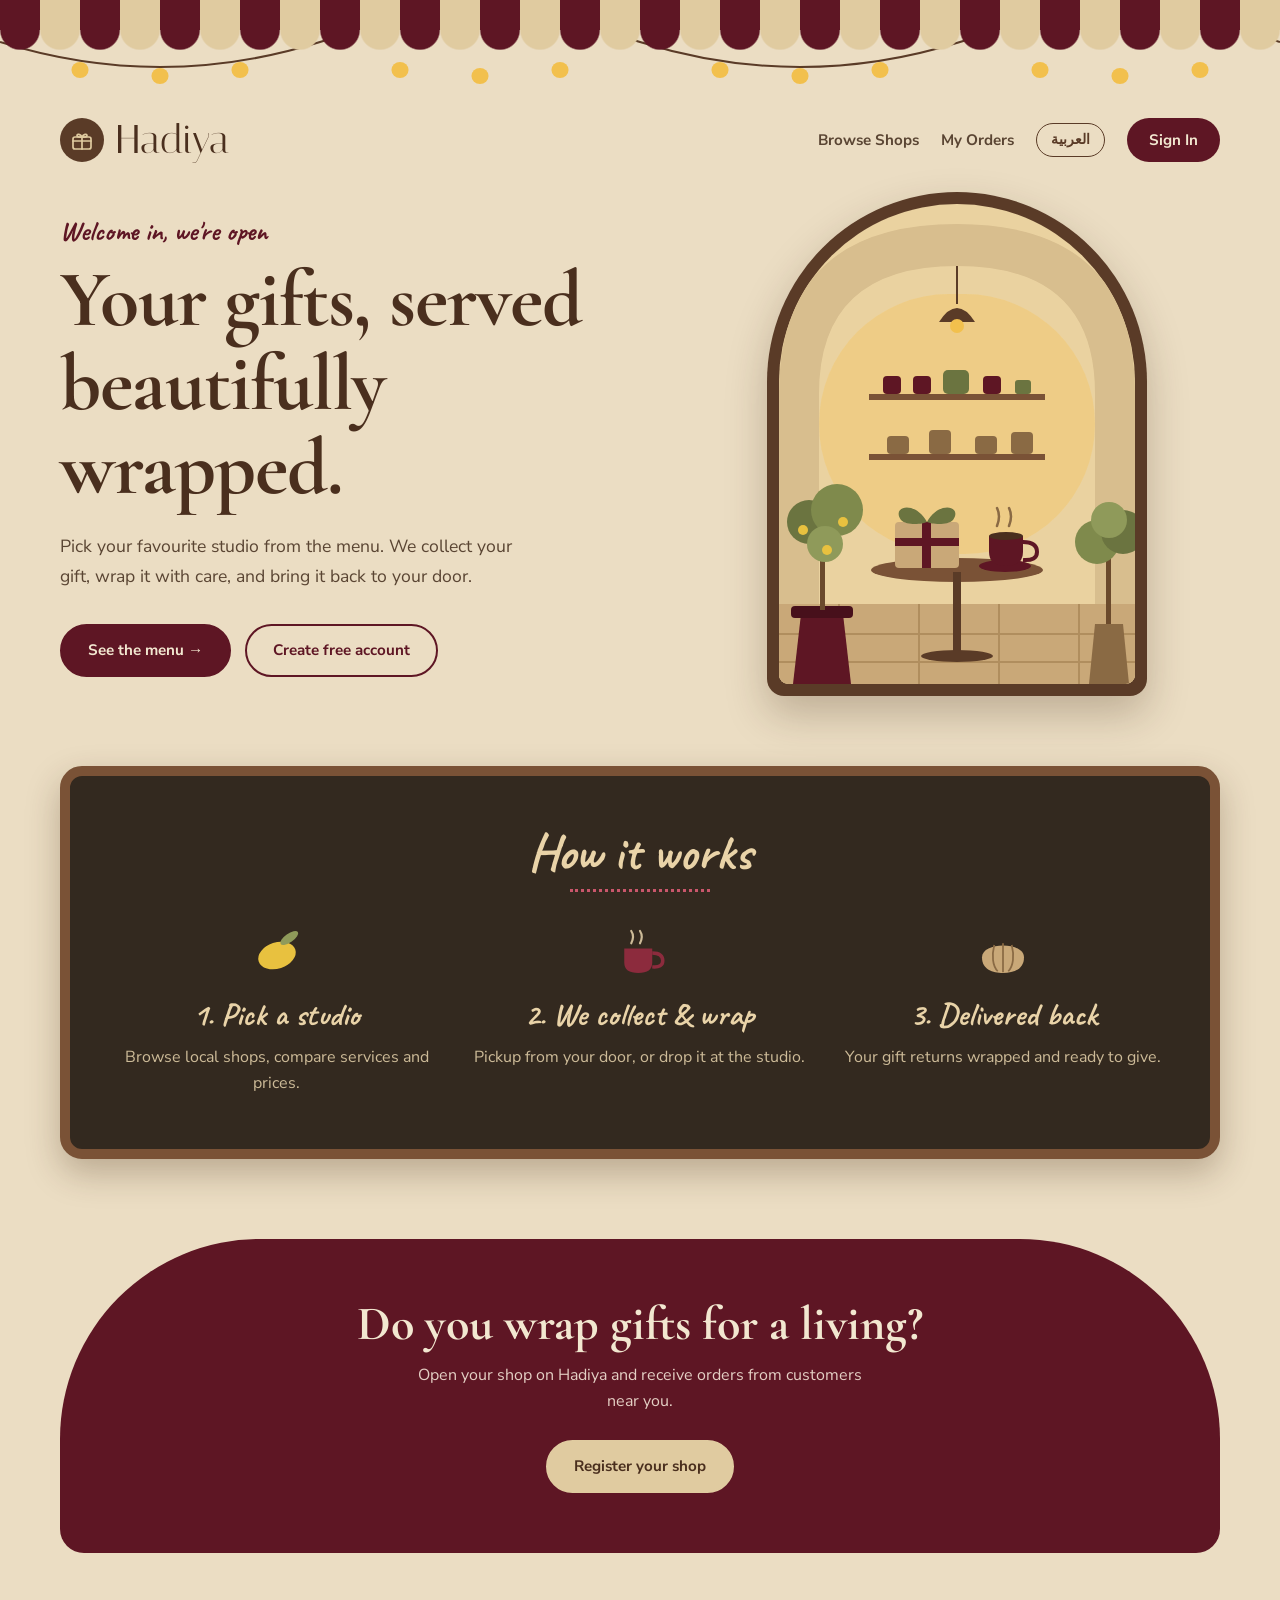
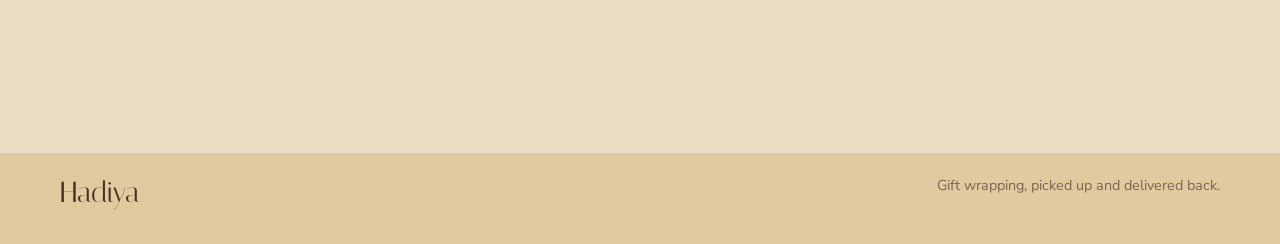
==== index.html @ afce38bd "Arabic language and RTL on all pages, shop logo and photos" ====
<!DOCTYPE html>
<html lang="en" dir="ltr" data-own-lang>
<head>
    <meta charset="UTF-8">
    <meta name="viewport" content="width=device-width, initial-scale=1.0">
    <meta name="theme-color" content="#5E1624">
    <title>Hadiya | Gift Wrapping Marketplace</title>
    <link rel="manifest" href="manifest.json">
    <link rel="icon" href="icon-192.png">
    <link rel="apple-touch-icon" href="icon-192.png">
    <link href="https://fonts.googleapis.com/css2?family=Cormorant+Garamond:wght@600;700&family=Caveat:wght@500;700&family=Nunito+Sans:wght@400;600;700&family=Noto+Kufi+Arabic:wght@400;600;700&family=Italiana&family=Gulzar&display=swap" rel="stylesheet">
    <link rel="stylesheet" href="theme.css">
    <style>
        .lights { display: block; width: 100%; height: 80px; margin-top: 6px; }
        .hero { display: flex; flex-wrap: wrap; align-items: center; gap: 48px; padding: 10px 0 70px; }
        .hero-text { flex: 1 1 440px; min-width: 0; }
        .hero h1 { margin-top: 6px; font-size: clamp(3rem, 7vw, 5rem); letter-spacing: -1px; }
        body.arabic .hero h1 { font-size: clamp(2.3rem, 6vw, 3.6rem); line-height: 1.4; }
        .hero p { margin-top: 22px; max-width: 480px; color: var(--ink-2); font-size: 1.1rem; line-height: 1.7; }
        .actions { margin-top: 32px; display: flex; flex-wrap: wrap; gap: 14px; }
        .scene { flex: 1 1 380px; min-width: 0; display: flex; justify-content: center; }
        .scene-frame {
            width: 380px; max-width: 100%; padding: 12px;
            border-radius: 200px 200px 18px 18px; background: var(--coffee);
            box-shadow: 0 18px 40px rgba(60, 35, 15, 0.25);
        }
        .scene-frame svg { display: block; width: 100%; height: auto; border-radius: 190px 190px 10px 10px; }

        .chalk {
            padding: 46px 40px 52px; border-radius: 22px; border: 10px solid #7A5236;
            background: var(--chalk); box-shadow: 0 14px 34px rgba(60, 35, 15, 0.28);
        }
        .chalk > .script { display: block; text-align: center; font-size: 3.2rem; color: #E9D3A8; line-height: 1.2; }
        body.arabic .chalk > .script { font-size: 2.2rem; }
        .chalk .rule { width: 140px; margin: 6px auto 0; border-top: 3px dotted #C9566B; }
        .steps { margin-top: 32px; display: flex; flex-wrap: wrap; gap: 30px; }
        .step { flex: 1 1 220px; min-width: 0; text-align: center; }
        .step svg { width: 56px; height: 56px; }
        .step .script { display: block; margin-top: 4px; color: #E9D3A8; font-size: 2rem; }
        body.arabic .step .script { font-size: 1.3rem; }
        .step p { margin-top: 6px; color: #CDBB98; line-height: 1.6; }

        .band {
            margin-top: 80px; padding: 60px 30px; border-radius: 200px 200px 24px 24px;
            background: var(--wine); color: var(--on-wine); text-align: center;
        }
        .band h2 { color: var(--on-wine); font-size: clamp(2.2rem, 5vw, 3rem); }
        body.arabic .band h2 { line-height: 1.5; font-size: 2rem; }
        .band p { margin: 14px auto 0; max-width: 460px; color: #E4CFC4; line-height: 1.6; }
        .band .btn { margin-top: 26px; background: var(--sand); border-color: var(--sand); color: var(--head); }
        .band .btn:hover { background: var(--card); border-color: var(--card); }

        @media (max-width: 550px) {
            .nav a:not(.cta):not(.keep) { display: none; }
            .actions { flex-direction: column; }
            .actions .btn { width: 100%; }
            .chalk { padding: 34px 20px 40px; }
        }
    </style>
</head>

<body>
    <div class="awning"></div>
    <svg class="lights" viewBox="0 0 1200 80" preserveAspectRatio="none" aria-hidden="true">
        <path d="M0 6 Q150 56 300 6 T600 6 T900 6 T1200 6" fill="none" stroke="#5A3B27" stroke-width="2"/>
        <g fill="#F2C04D">
            <circle cx="75" cy="34" r="8"/><circle cx="150" cy="40" r="8"/><circle cx="225" cy="34" r="8"/>
            <circle cx="375" cy="34" r="8"/><circle cx="450" cy="40" r="8"/><circle cx="525" cy="34" r="8"/>
            <circle cx="675" cy="34" r="8"/><circle cx="750" cy="40" r="8"/><circle cx="825" cy="34" r="8"/>
            <circle cx="975" cy="34" r="8"/><circle cx="1050" cy="40" r="8"/><circle cx="1125" cy="34" r="8"/>
        </g>
    </svg>

    <div class="wrap">
        <header class="topbar" style="padding-top:0">
            <a href="index.html" class="brand">
                <span class="brand-mark"><svg viewBox="0 0 24 24" fill="none" stroke-width="1.7" stroke-linecap="round" stroke-linejoin="round" aria-hidden="true"><rect x="3" y="9" width="18" height="12" rx="2"/><path d="M12 9v12M3 13h18"/><path d="M12 9c-1.5-3-5-3.5-5-1.5S10 9 12 9zM12 9c1.5-3 5-3.5 5-1.5S14 9 12 9z"/></svg></span>
                <span class="brand-name" data-en="Hadiya" data-ar="هدية">Hadiya</span>
            </a>

            <nav class="nav">
                <a href="shops.html" data-en="Browse Shops" data-ar="تصفح المتاجر">Browse Shops</a>
                <a href="my-orders.html" data-en="My Orders" data-ar="طلباتي">My Orders</a>
                <a href="shop-owner-dashboard.html" id="dashboardLink" hidden data-en="Shop Dashboard" data-ar="لوحة المتجر">Shop Dashboard</a>
                <button class="lang-btn keep" id="languageButton" type="button">العربية</button>
                <a href="login.html" id="signInLink" class="cta keep" data-en="Sign In" data-ar="تسجيل الدخول">Sign In</a>
                <button type="button" class="link keep" id="signOutButton" hidden data-en="Sign Out" data-ar="تسجيل الخروج">Sign Out</button>
            </nav>
        </header>

        <main>
            <section class="hero">
                <div class="hero-text">
                    <div class="script" data-en="Welcome in, we're open" data-ar="أهلاً بك، نحن في الخدمة">Welcome in, we're open</div>
                    <h1 data-en="Your gifts, served beautifully wrapped." data-ar="هداياك، تُقدَّم مغلّفة بجمال.">Your gifts, served beautifully wrapped.</h1>
                    <p data-en="Pick your favourite studio from the menu. We collect your gift, wrap it with care, and bring it back to your door."
                       data-ar="اختر متجر التغليف المفضل لديك. نستلم هديتك، ونغلّفها بعناية، ونعيدها إلى باب منزلك.">
                        Pick your favourite studio from the menu. We collect your gift, wrap it with care, and bring it back to your door.
                    </p>
                    <div class="actions">
                        <a href="shops.html" class="btn" data-en="See the menu →" data-ar="تصفح المتاجر ←">See the menu →</a>
                        <a href="register.html" class="btn btn-outline" id="registerCta" data-en="Create free account" data-ar="إنشاء حساب مجاني">Create free account</a>
                        <button type="button" class="btn btn-outline" id="installBtn" hidden data-en="Install app" data-ar="تثبيت التطبيق">Install app</button>
                    </div>
                </div>

                <div class="scene">
                    <div class="scene-frame">
<svg viewBox="0 0 356 480" width="100%" aria-hidden="true" style="display:block;border-radius:190px 190px 10px 10px;overflow:hidden">
          <rect width="356" height="480" fill="#EAD2A0"/>
          <!-- inside glow -->
          <rect x="40" y="90" width="276" height="260" rx="130" fill="#F2C972" opacity=".55"/>
          <!-- shelves with cups -->
          <rect x="90" y="190" width="176" height="6" fill="#7A5236"/><rect x="90" y="250" width="176" height="6" fill="#7A5236"/>
          <g fill="#5E1624"><rect x="104" y="172" width="18" height="18" rx="4"/><rect x="134" y="172" width="18" height="18" rx="4"/><rect x="204" y="172" width="18" height="18" rx="4"/></g>
          <g fill="#6B7440"><rect x="164" y="166" width="26" height="24" rx="5"/><rect x="236" y="176" width="16" height="14" rx="3"/></g>
          <g fill="#8A6A44"><rect x="108" y="232" width="22" height="18" rx="4"/><rect x="150" y="226" width="22" height="24" rx="4"/><rect x="196" y="232" width="22" height="18" rx="4"/><rect x="232" y="228" width="22" height="22" rx="4"/></g>
          <!-- hanging lamp -->
          <line x1="178" y1="40" x2="178" y2="100" stroke="#5A3B27" stroke-width="2"/><path d="M160 118 Q178 90 196 118Z" fill="#5A3B27"/><circle cx="178" cy="122" r="7" fill="#F2C04D"/>
          <!-- wall and door frame -->
          <path d="M0 480 V190 Q0 20 178 20 Q356 20 356 190 V480 H316 V190 Q316 62 178 62 Q40 62 40 190 V480Z" fill="#D8BE8E"/>
          <!-- floor -->
          <rect y="400" width="356" height="80" fill="#C9A878"/>
          <g stroke="#B08E5E" stroke-width="2"><path d="M0 430 H356 M0 458 H356 M60 400 V480 M140 400 V480 M220 400 V480 M300 400 V480"/></g>
          <!-- lemon tree in pot (left) -->
          <path d="M14 480 L22 410 H64 L72 480Z" fill="#5E1624"/><rect x="12" y="402" width="62" height="12" rx="4" fill="#47101B"/>
          <rect x="41" y="330" width="5" height="76" fill="#6B4A2C"/>
          <circle cx="30" cy="318" r="22" fill="#6B7440"/><circle cx="58" cy="306" r="26" fill="#7F8A4C"/><circle cx="46" cy="340" r="18" fill="#8F9A5A"/>
          <circle cx="24" cy="326" r="5" fill="#E8C13F"/><circle cx="64" cy="318" r="5" fill="#E8C13F"/><circle cx="48" cy="346" r="5" fill="#E8C13F"/>
          <!-- olive tree (right) -->
          <path d="M310 480 L316 420 H344 L350 480Z" fill="#8A6A44"/>
          <rect x="327" y="350" width="5" height="70" fill="#6B4A2C"/>
          <circle cx="318" cy="338" r="22" fill="#7F8A4C"/><circle cx="344" cy="328" r="22" fill="#6B7440"/><circle cx="330" cy="316" r="18" fill="#8F9A5A"/>
          <!-- cafe table -->
          <ellipse cx="178" cy="366" rx="86" ry="12" fill="#7A5236"/>
          <rect x="174" y="368" width="8" height="82" fill="#5A3B27"/><ellipse cx="178" cy="452" rx="36" ry="6" fill="#5A3B27"/>
          <!-- gift on table -->
          <rect x="116" y="318" width="64" height="46" rx="4" fill="#C9A878"/><rect x="143" y="318" width="9" height="46" fill="#5E1624"/><rect x="116" y="334" width="64" height="8" fill="#5E1624"/>
          <path d="M148 318 C136 296 112 302 122 316 C128 322 144 320 148 318Z M148 318 C160 296 184 302 174 316 C168 322 152 320 148 318Z" fill="#6B7440"/>
          <!-- coffee cup + saucer -->
          <ellipse cx="226" cy="362" rx="26" ry="6" fill="#5E1624"/>
          <path d="M210 332 H244 V348 Q244 362 227 362 Q210 362 210 348Z" fill="#5E1624"/><path d="M244 338 Q258 338 258 348 Q258 357 244 356" fill="none" stroke="#5E1624" stroke-width="4"/>
          <ellipse cx="227" cy="332" rx="17" ry="4" fill="#4A2F1E"/>
          <path d="M218 322 q4 -10 0 -18 M230 322 q4 -10 0 -18" stroke="#8A6A44" stroke-width="2.5" fill="none" stroke-linecap="round"/>
        </svg>
                    </div>
                </div>
            </section>

            <section class="chalk">
                <span class="script" data-en="How it works" data-ar="كيف يعمل">How it works</span>
                <div class="rule"></div>
                <div class="steps">
                    <div class="step">
                        <svg viewBox="0 0 64 64" aria-hidden="true"><ellipse cx="32" cy="36" rx="22" ry="15" fill="#E8C13F" transform="rotate(-18 32 36)"/><ellipse cx="46" cy="16" rx="12" ry="5" fill="#8F9A5A" transform="rotate(-35 46 16)"/></svg>
                        <span class="script" data-en="1. Pick a studio" data-ar="١. اختر متجراً">1. Pick a studio</span>
                        <p data-en="Browse local shops, compare services and prices." data-ar="تصفح المتاجر القريبة وقارن الخدمات والأسعار.">Browse local shops, compare services and prices.</p>
                    </div>
                    <div class="step">
                        <svg viewBox="0 0 64 64" aria-hidden="true"><path d="M14 28 H46 V44 Q46 56 30 56 Q14 56 14 44Z" fill="#8C2B3D"/><path d="M46 33 Q58 33 58 42 Q58 50 46 49" fill="none" stroke="#8C2B3D" stroke-width="4"/><path d="M22 22 q4 -8 0 -14 M32 22 q4 -8 0 -14" stroke="#CDBB98" stroke-width="2.5" fill="none" stroke-linecap="round"/></svg>
                        <span class="script" data-en="2. We collect &amp; wrap" data-ar="٢. نستلم ونغلّف">2. We collect &amp; wrap</span>
                        <p data-en="Pickup from your door, or drop it at the studio." data-ar="نستلم من بابك، أو تسلّمها بنفسك للمتجر.">Pickup from your door, or drop it at the studio.</p>
                    </div>
                    <div class="step">
                        <svg viewBox="0 0 64 64" aria-hidden="true"><path d="M8 38 C8 20 56 20 56 38 C56 52 44 56 32 56 C20 56 8 52 8 38Z" fill="#C9A878"/><path d="M32 22 V55 M22 24 C19 36 20 48 26 54 M42 24 C45 36 44 48 38 54" stroke="#8A6A44" stroke-width="2" fill="none"/></svg>
                        <span class="script" data-en="3. Delivered back" data-ar="٣. تعود إليك">3. Delivered back</span>
                        <p data-en="Your gift returns wrapped and ready to give." data-ar="تعود هديتك مغلّفة وجاهزة للإهداء.">Your gift returns wrapped and ready to give.</p>
                    </div>
                </div>
            </section>

            <section class="band">
                <h2 data-en="Do you wrap gifts for a living?" data-ar="هل تغلّف الهدايا باحتراف؟">Do you wrap gifts for a living?</h2>
                <p data-en="Open your shop on Hadiya and receive orders from customers near you." data-ar="افتح متجرك في هدية واستقبل طلبات العملاء القريبين منك.">Open your shop on Hadiya and receive orders from customers near you.</p>
                <a href="register.html" class="btn" data-en="Register your shop" data-ar="سجّل متجرك">Register your shop</a>
            </section>
        </main>
    </div>

    <div class="trees" aria-hidden="true"></div>
    <footer class="site-footer">
        <div class="wrap">
            <span class="brand-name" data-en="Hadiya" data-ar="هدية">Hadiya</span>
            <span data-en="Gift wrapping, picked up and delivered back." data-ar="تغليف الهدايا، نستلمها ونعيدها إليك.">Gift wrapping, picked up and delivered back.</span>
        </div>
    </footer>

    <script src="config.js"></script>
    <script>
        const languageButton = document.getElementById("languageButton");
        let currentLanguage = "en";
        try { currentLanguage = localStorage.getItem("language") || "en"; } catch (e) {}

        function applyLanguage() {
            document.documentElement.lang = currentLanguage;
            document.documentElement.dir = currentLanguage === "ar" ? "rtl" : "ltr";
            document.body.classList.toggle("arabic", currentLanguage === "ar");
            document.querySelectorAll("[data-en]").forEach(el => { el.textContent = el.dataset[currentLanguage]; });
            languageButton.textContent = currentLanguage === "en" ? "العربية" : "English";
            document.title = currentLanguage === "ar" ? "هدية | سوق تغليف الهدايا" : "Hadiya | Gift Wrapping Marketplace";
        }

        languageButton.addEventListener("click", () => {
            currentLanguage = currentLanguage === "en" ? "ar" : "en";
            try { localStorage.setItem("language", currentLanguage); } catch (e) {}
            applyLanguage();
        });

        // Show Sign In or Sign Out (and the dashboard link for shop owners)
        (function updateNav() {
            const user = getUser();
            const loggedIn = !!getToken();
            document.getElementById("signInLink").hidden = loggedIn;
            document.getElementById("signOutButton").hidden = !loggedIn;
            document.getElementById("registerCta").hidden = loggedIn;
            document.getElementById("dashboardLink").hidden = !(loggedIn && user && (user.role === "shop_owner" || user.role === "admin"));
        })();
        document.getElementById("signOutButton").addEventListener("click", logout);

        // "Install app" button (shown only when the browser says the app can be installed)
        let deferredPrompt = null;
        const installBtn = document.getElementById("installBtn");
        window.addEventListener("beforeinstallprompt", event => {
            event.preventDefault();
            deferredPrompt = event;
            installBtn.hidden = false;
        });
        installBtn.addEventListener("click", async () => {
            if (!deferredPrompt) return;
            deferredPrompt.prompt();
            await deferredPrompt.userChoice;
            deferredPrompt = null;
            installBtn.hidden = true;
        });

        applyLanguage();
    </script>
</body>
</html>
---- theme.css ----
/* Hadiya - shared look: Mediterranean cafe, burgundy on beige.
   Every page loads this file. Change colours in ONE place: the :root block below. */

:root {
  --bg: #EBDDC3;
  --bg-2: #E3D2B0;
  --card: #F2E7D0;
  --field: #F6EEDC;
  --line: #D4C09A;

  --ink: #3A2A1E;
  --ink-2: #5A4533;
  --muted: #7A6550;
  --head: #4A2F1E;

  --wine: #5E1624;
  --wine-d: #47101B;
  --wine-soft: #E4CFC4;
  --on-wine: #F2E7D0;

  --coffee: #5A3B27;
  --sand: #E0CBA0;
  --olive: #6B7440;
  --lemon: #E3B93C;
  --sea: #1F4E6B;
  --chalk: #33291F;

  --shadow: 0 10px 26px rgba(70, 40, 20, 0.12);
  --serif: "Cormorant Garamond", Georgia, serif;
  --sans: "Nunito Sans", "Segoe UI", sans-serif;
  --script: "Caveat", cursive;
  --arabic: "Noto Kufi Arabic", "Segoe UI", sans-serif;
}

* { margin: 0; padding: 0; box-sizing: border-box; }
[hidden] { display: none !important; }
html { -webkit-text-size-adjust: 100%; }

body {
  min-height: 100vh;
  color: var(--ink);
  background: var(--bg);
  font-family: var(--sans);
  line-height: 1.5;
}
body.arabic, body.arabic button, body.arabic input, body.arabic select, body.arabic textarea { font-family: var(--arabic); }
body.arabic h1, body.arabic h2, body.arabic h3, body.arabic .script { font-family: var(--arabic); letter-spacing: 0; }

a { color: inherit; text-decoration: none; }
h1, h2, h3 { font-family: var(--serif); color: var(--head); font-weight: 700; line-height: 1.05; }

.wrap { width: min(1160px, calc(100% - 40px)); margin: 0 auto; }
.wrap-narrow { width: min(900px, calc(100% - 40px)); margin: 0 auto; }
.script { font-family: var(--script); font-weight: 700; color: var(--wine); font-size: 1.7rem; }

/* ---------- striped awning (top of every page) ---------- */
.awning {
  position: relative;
  height: 30px;
  background: repeating-linear-gradient(90deg, var(--wine) 0 40px, var(--sand) 40px 80px);
}
.awning::after {
  content: "";
  position: absolute; left: 0; right: 0; top: 100%;
  height: 20px;
  background: repeating-linear-gradient(90deg, var(--wine) 0 40px, var(--sand) 40px 80px);
  -webkit-mask: radial-gradient(circle at 20px 0, #000 19px, transparent 20.5px) 0 0 / 40px 100% repeat-x;
          mask: radial-gradient(circle at 20px 0, #000 19px, transparent 20.5px) 0 0 / 40px 100% repeat-x;
}

/* ---------- top bar ---------- */
.topbar {
  display: flex; align-items: center; justify-content: space-between;
  gap: 16px; flex-wrap: wrap;
  padding: 34px 0 18px;
}
.brand { display: inline-flex; align-items: center; gap: 12px; }
.brand-mark {
  display: grid; place-items: center;
  width: 44px; height: 44px; border-radius: 50%;
  background: var(--coffee);
}
.brand-mark svg { width: 24px; height: 24px; stroke: var(--sand); }
/* The name: Italiana (English) and Gulzar (Arabic). Change these two lines to change the name's fonts. */
.brand-name { font-family: "Italiana", var(--serif); font-size: 2.5rem; font-weight: 400; line-height: 1.2; color: var(--head); }
body.arabic .brand-name { font-family: "Gulzar", var(--arabic); font-size: 3.1rem; font-weight: 400; line-height: 1.55; letter-spacing: 0; }

.nav { display: flex; align-items: center; gap: 22px; flex-wrap: wrap; font-size: 0.95rem; font-weight: 700; color: var(--ink-2); }
.nav a:hover, .nav button.link:hover { color: var(--wine); }
.nav button.link { border: 0; background: none; color: inherit; font: inherit; font-weight: 700; cursor: pointer; }
.nav .active { color: var(--wine); border-bottom: 2px solid var(--wine); padding-bottom: 3px; }
.nav .cta { padding: 11px 22px; border-radius: 999px; background: var(--wine); color: var(--on-wine); }
.nav .cta:hover { background: var(--wine-d); color: var(--on-wine); }
.lang-btn {
  padding: 6px 14px; border: 1.5px solid var(--coffee); border-radius: 999px;
  background: transparent; color: var(--coffee); font: inherit; font-size: 0.85rem; font-weight: 700; cursor: pointer;
}
.lang-btn:hover { background: var(--coffee); color: var(--on-wine); }

/* ---------- unread chat badges ---------- */
.nav-badge, .unread-pill {
  display: inline-block; min-width: 1.4em; padding: 1px 7px; margin-left: 6px;
  border-radius: 999px; background: #C0392B; color: #FFF3E0;
  font-size: 0.72rem; font-weight: 800; line-height: 1.5; text-align: center; vertical-align: middle;
}
.nav-badge[hidden] { display: none; }
.unread-banner { display: flex; align-items: center; justify-content: space-between; gap: 12px; flex-wrap: wrap; }
.unread-banner a { text-decoration: underline; font-weight: 800; }

/* ---------- buttons ---------- */
.btn {
  display: inline-block; padding: 13px 26px;
  border: 2px solid var(--wine); border-radius: 999px;
  background: var(--wine); color: var(--on-wine);
  font: inherit; font-weight: 700; font-size: 0.95rem; text-align: center;
  cursor: pointer; transition: transform 0.2s, background 0.2s;
}
.btn:hover { background: var(--wine-d); border-color: var(--wine-d); transform: translateY(-2px); }
.btn:disabled { opacity: 0.55; cursor: not-allowed; transform: none; }
.btn-outline, .btn.light { background: transparent; color: var(--wine); }
.btn-outline:hover, .btn.light:hover { background: var(--wine); color: var(--on-wine); }
.btn-sm { padding: 9px 18px; font-size: 0.85rem; }
.btn-block { display: block; width: 100%; }

/* ---------- cards, headings ---------- */
.card {
  background: var(--card); border: 1px solid var(--line);
  border-radius: 22px; padding: 22px; margin-bottom: 20px;
  box-shadow: var(--shadow);
}
.card h2 { font-size: 1.7rem; margin-bottom: 12px; color: var(--wine); }
.page-head { padding: 22px 0 8px; }
.page-head h1 { font-size: clamp(2.6rem, 6vw, 3.8rem); letter-spacing: -0.5px; }
.page-head p { margin-top: 10px; color: var(--ink-2); font-size: 1.05rem; }

/* ---------- forms ---------- */
label { display: block; margin: 0 0 6px; color: var(--head); font-size: 0.85rem; font-weight: 700; }
input, select, textarea {
  width: 100%; padding: 13px 15px;
  border: 1.5px solid var(--line); border-radius: 12px;
  background: var(--field); color: var(--ink);
  font: inherit; outline: none;
}
input::placeholder, textarea::placeholder { color: #9A8868; }
input:focus, select:focus, textarea:focus { border-color: var(--wine); box-shadow: 0 0 0 4px rgba(94, 22, 36, 0.12); }
textarea { min-height: 80px; resize: vertical; }

/* ---------- notices ---------- */
.notice, .banner, .message { padding: 13px 16px; border-radius: 14px; margin-bottom: 16px; font-weight: 700; font-size: 0.92rem; background: var(--sand); color: var(--head); }
.notice.warn { background: #EBD28A; color: #5C4204; }
.notice.error, .message.error, .error-text { background: #E6C3C3; color: var(--wine); }
.notice.ok, .banner, .message.success { background: #CFD8B2; color: #2F4A1A; }
.message.info { background: #D3DDDD; color: var(--sea); }

/* ---------- status badges (both naming styles used by the pages) ---------- */
.status, .order-status {
  display: inline-block; padding: 5px 12px; border-radius: 999px;
  background: var(--sand); color: var(--head);
  font-size: 0.72rem; font-weight: 800; letter-spacing: 0.5px; text-transform: uppercase; white-space: nowrap;
}
.status-pending, .st-pending { background: #EBD28A; color: #5C4204; }
.status-accepted, .status-in_progress, .st-accepted, .st-in_progress { background: #CFDCDD; color: var(--sea); }
.status-ready, .status-out_for_delivery, .st-ready, .st-out_for_delivery { background: #D9DDB8; color: #3F4824; }
.status-completed, .st-completed { background: #C4D3A8; color: #2F4A1A; }
.status-cancelled, .status-rejected, .st-cancelled, .st-rejected { background: #E6C3C3; color: var(--wine); }

/* ---------- order cards ---------- */
.order-card {
  background: var(--card); border: 1px solid var(--line); border-left: 6px solid var(--wine);
  border-radius: 18px; padding: 18px; margin-bottom: 16px; box-shadow: var(--shadow);
}
.act { border: 0; border-radius: 999px; padding: 9px 18px; cursor: pointer; font: inherit; font-weight: 700; font-size: 0.85rem; background: var(--olive); color: var(--on-wine); }
.act:hover { filter: brightness(0.92); }
.act.neg { background: transparent; color: var(--wine); border: 1.5px solid var(--wine); }
.act:disabled { opacity: 0.5; cursor: not-allowed; }

/* ---------- menu rows (services) ---------- */
.menu-row { display: flex; align-items: baseline; gap: 12px; padding: 18px 4px; border-bottom: 1px solid var(--line); }
.menu-row:last-child { border-bottom: 0; }
.menu-row .m-name { font-family: var(--serif); font-size: 1.6rem; font-weight: 700; color: var(--head); }
.menu-row .m-desc { margin-top: 2px; font-size: 0.88rem; color: var(--muted); font-style: italic; }
.menu-row .m-dots { flex: 1; min-width: 24px; border-bottom: 3px dotted #B09A72; transform: translateY(-6px); }
.menu-row .m-price { font-family: var(--script); font-size: 1.9rem; font-weight: 700; color: var(--wine); white-space: nowrap; }

/* ---------- tree line + footer ---------- */
.trees { height: 150px; margin-top: 50px; background: url("trees.svg") repeat-x center bottom / auto 150px; }
.site-footer { background: var(--sand); }
.site-footer .wrap { display: flex; flex-wrap: wrap; justify-content: space-between; gap: 12px; padding: 22px 0 34px; color: var(--muted); font-size: 0.9rem; }
.site-footer .brand-name { font-size: 1.8rem; }
body.arabic .site-footer .brand-name { font-size: 2.2rem; line-height: 1.5; }

.loading { text-align: center; padding: 40px; color: var(--muted); font-weight: 700; }

@media (max-width: 640px) {
  .wrap, .wrap-narrow { width: calc(100% - 28px); }
  .topbar { padding-top: 26px; }
  .nav { gap: 14px; font-size: 0.88rem; }
  .brand-name { font-size: 2.1rem; }
  body.arabic .brand-name { font-size: 2.6rem; }
}

/* ---------- Arabic (right-to-left) adjustments ---------- */
html[dir="rtl"] .nav-badge, html[dir="rtl"] .unread-pill { margin-left: 0; margin-right: 6px; }
html[dir="rtl"] .order-card { border-left: 1px solid var(--line); border-right: 6px solid var(--wine); }
html[dir="rtl"] .total, html[dir="rtl"] .actions, html[dir="rtl"] .head-side { text-align: left; }
html[dir="rtl"] .search svg { left: auto; right: 20px; }
html[dir="rtl"] .search input { padding: 17px 52px 17px 22px; }
html[dir="rtl"] .menu-row .book-btn { margin-left: 0; margin-right: 4px; }
html[dir="rtl"] .msg .time { text-align: left; }
html[dir="rtl"] .msg.mine { border-bottom-right-radius: 18px; border-bottom-left-radius: 6px; }
html[dir="rtl"] .msg.theirs, html[dir="rtl"] .msg.bot { border-bottom-left-radius: 18px; border-bottom-right-radius: 6px; }
html[dir="rtl"] .nav, html[dir="rtl"] .topbar { direction: rtl; }
body.arabic .status, body.arabic .order-status, body.arabic .msg .who { letter-spacing: 0; text-transform: none; }
body.arabic .menu-row .m-name, body.arabic .shop-name, body.arabic .m-price, body.arabic .total { font-family: var(--arabic); }
body.arabic .m-desc { font-style: normal; }
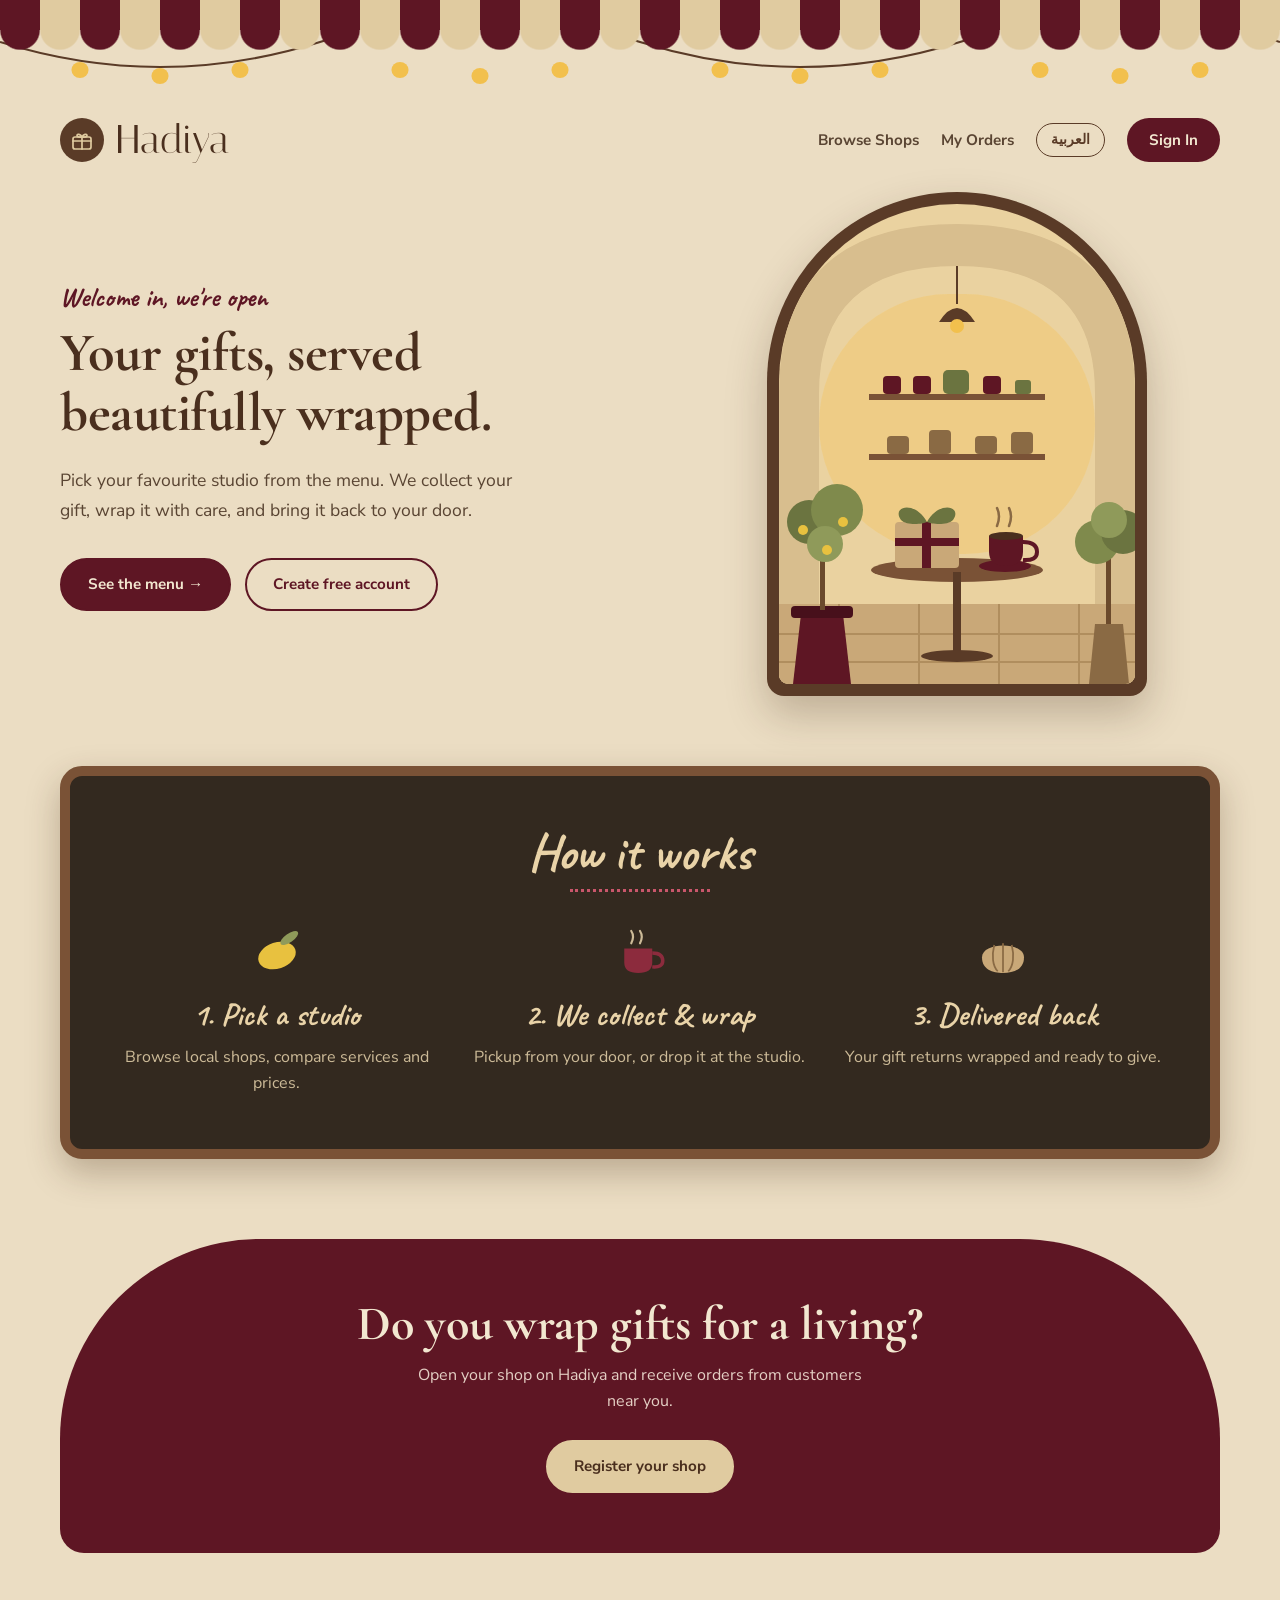
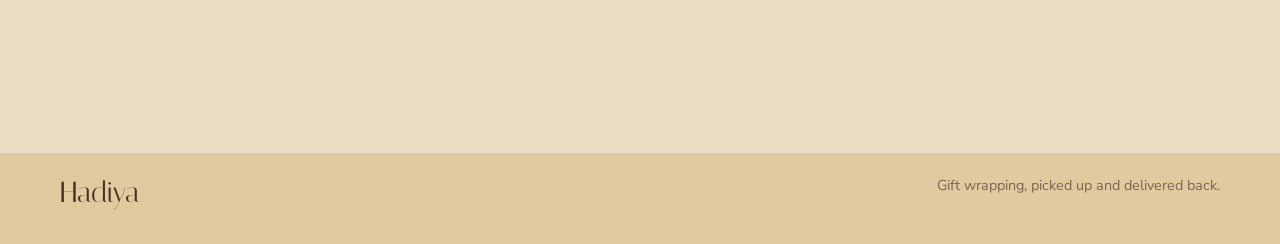
==== commit e20858b4: "Smaller English homepage headline" ====
--- a/index.html
+++ b/index.html
@@ -5,6 +5,7 @@
     <meta name="viewport" content="width=device-width, initial-scale=1.0">
     <meta name="theme-color" content="#5E1624">
     <title>Hadiya | Gift Wrapping Marketplace</title>
+    <meta name="description" content="Gift wrapping made easy. Hadiya connects you with gift wrapping shops. Choose your style, and the shop collects, wraps and delivers your gift back to you, so you can just enjoy the moment.">
     <link rel="manifest" href="manifest.json">
     <link rel="icon" href="icon-192.png">
     <link rel="apple-touch-icon" href="icon-192.png">
@@ -14,8 +15,8 @@
         .lights { display: block; width: 100%; height: 80px; margin-top: 6px; }
         .hero { display: flex; flex-wrap: wrap; align-items: center; gap: 48px; padding: 10px 0 70px; }
         .hero-text { flex: 1 1 440px; min-width: 0; }
-        .hero h1 { margin-top: 6px; font-size: clamp(3rem, 7vw, 5rem); letter-spacing: -1px; }
-        body.arabic .hero h1 { font-size: clamp(2.3rem, 6vw, 3.6rem); line-height: 1.4; }
+        .hero h1 { margin-top: 6px; font-size: clamp(2.2rem, 5vw, 3.4rem); line-height: 1.1; letter-spacing: -0.5px; }
+        body.arabic .hero h1 { font-size: clamp(1.7rem, 4.4vw, 2.5rem); line-height: 1.45; }
         .hero p { margin-top: 22px; max-width: 480px; color: var(--ink-2); font-size: 1.1rem; line-height: 1.7; }
         .actions { margin-top: 32px; display: flex; flex-wrap: wrap; gap: 14px; }
         .scene { flex: 1 1 380px; min-width: 0; display: flex; justify-content: center; }
@@ -31,13 +32,13 @@
             background: var(--chalk); box-shadow: 0 14px 34px rgba(60, 35, 15, 0.28);
         }
         .chalk > .script { display: block; text-align: center; font-size: 3.2rem; color: #E9D3A8; line-height: 1.2; }
-        body.arabic .chalk > .script { font-size: 2.2rem; }
+        body.arabic .chalk > .script { font-size: 1.6rem; }
         .chalk .rule { width: 140px; margin: 6px auto 0; border-top: 3px dotted #C9566B; }
         .steps { margin-top: 32px; display: flex; flex-wrap: wrap; gap: 30px; }
         .step { flex: 1 1 220px; min-width: 0; text-align: center; }
         .step svg { width: 56px; height: 56px; }
         .step .script { display: block; margin-top: 4px; color: #E9D3A8; font-size: 2rem; }
-        body.arabic .step .script { font-size: 1.3rem; }
+        body.arabic .step .script { font-size: 1.1rem; }
         .step p { margin-top: 6px; color: #CDBB98; line-height: 1.6; }
 
         .band {
@@ -45,7 +46,8 @@
             background: var(--wine); color: var(--on-wine); text-align: center;
         }
         .band h2 { color: var(--on-wine); font-size: clamp(2.2rem, 5vw, 3rem); }
-        body.arabic .band h2 { line-height: 1.5; font-size: 2rem; }
+        body.arabic .band h2 { line-height: 1.5; font-size: 1.55rem; }
+        body.arabic .hero .script { font-size: 1.1rem; }
         .band p { margin: 14px auto 0; max-width: 460px; color: #E4CFC4; line-height: 1.6; }
         .band .btn { margin-top: 26px; background: var(--sand); border-color: var(--sand); color: var(--head); }
         .band .btn:hover { background: var(--card); border-color: var(--card); }
--- a/theme.css
+++ b/theme.css
@@ -213,3 +213,18 @@
 body.arabic .status, body.arabic .order-status, body.arabic .msg .who { letter-spacing: 0; text-transform: none; }
 body.arabic .menu-row .m-name, body.arabic .shop-name, body.arabic .m-price, body.arabic .total { font-family: var(--arabic); }
 body.arabic .m-desc { font-style: normal; }
+
+/* ---------- notification offer bar ---------- */
+.push-bar { display: flex; align-items: center; justify-content: space-between; gap: 12px; flex-wrap: wrap; margin: 4px 0 12px; }
+.push-actions { display: inline-flex; gap: 8px; flex-wrap: wrap; }
+
+/* ---------- Arabic text sizes (the Arabic font looks bigger than the English fonts at the same size) ---------- */
+body.arabic .script { font-size: 1.2rem; }
+body.arabic .page-head h1 { font-size: clamp(1.7rem, 5vw, 2.3rem); line-height: 1.4; letter-spacing: 0; }
+body.arabic .page-head p { font-size: 0.98rem; }
+body.arabic .card h2 { font-size: 1.3rem; line-height: 1.5; }
+body.arabic .menu-row .m-name { font-size: 1.25rem; }
+body.arabic .menu-row .m-price { font-size: 1.4rem; }
+body.arabic .order-card .shop-name, body.arabic .shop-name { font-size: 1.3rem; line-height: 1.5; }
+body.arabic .total { font-size: 1.5rem; }
+body.arabic .chat-head h1 { font-size: 1.5rem; line-height: 1.5; }
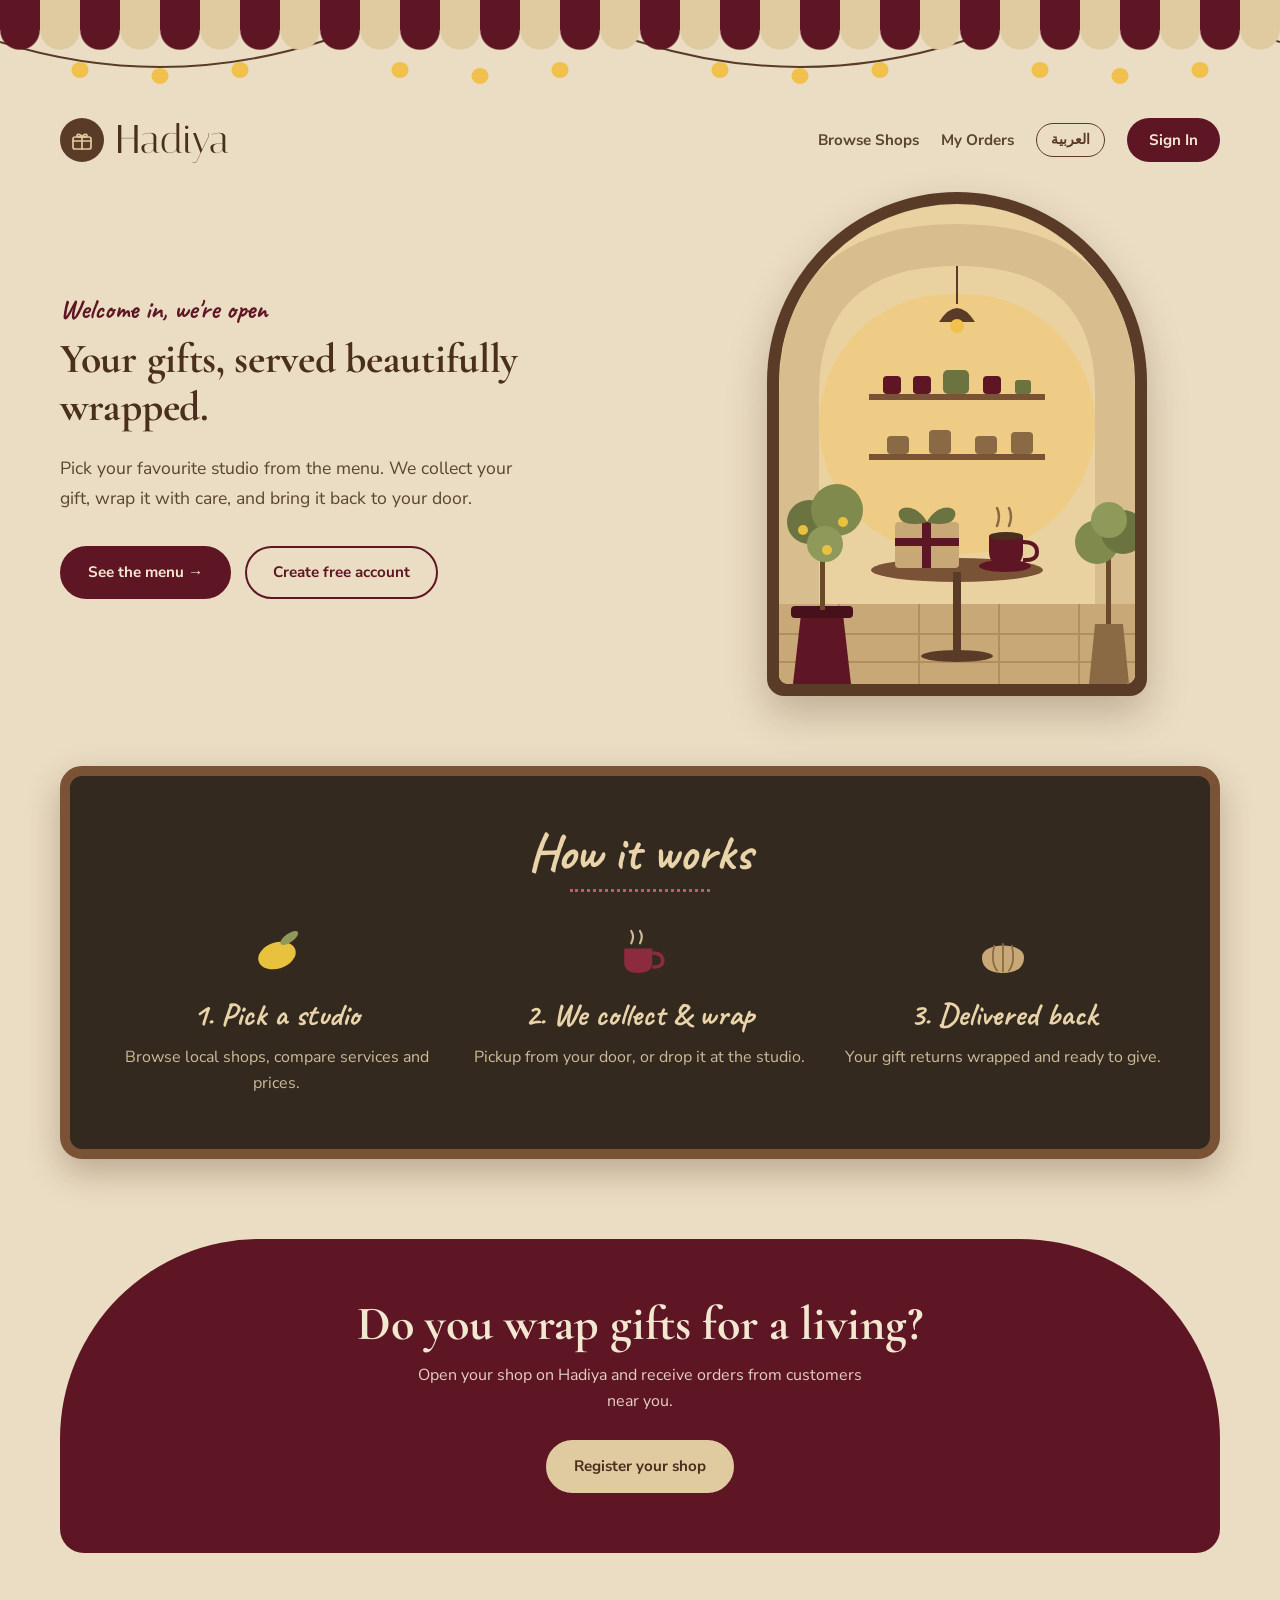
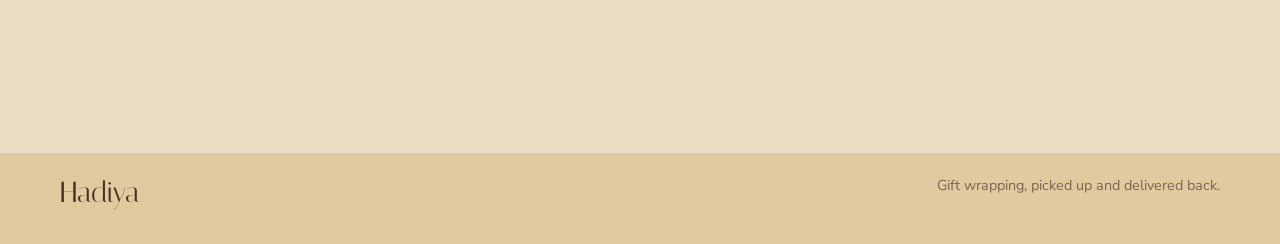
==== commit 659cd5f8: "Smaller English headline" ====
--- a/index.html
+++ b/index.html
@@ -15,7 +15,7 @@
         .lights { display: block; width: 100%; height: 80px; margin-top: 6px; }
         .hero { display: flex; flex-wrap: wrap; align-items: center; gap: 48px; padding: 10px 0 70px; }
         .hero-text { flex: 1 1 440px; min-width: 0; }
-        .hero h1 { margin-top: 6px; font-size: clamp(2.2rem, 5vw, 3.4rem); line-height: 1.1; letter-spacing: -0.5px; }
+        .hero h1 { margin-top: 6px; font-size: clamp(1.8rem, 3.6vw, 2.6rem); line-height: 1.15; letter-spacing: -0.3px; }
         body.arabic .hero h1 { font-size: clamp(1.7rem, 4.4vw, 2.5rem); line-height: 1.45; }
         .hero p { margin-top: 22px; max-width: 480px; color: var(--ink-2); font-size: 1.1rem; line-height: 1.7; }
         .actions { margin-top: 32px; display: flex; flex-wrap: wrap; gap: 14px; }
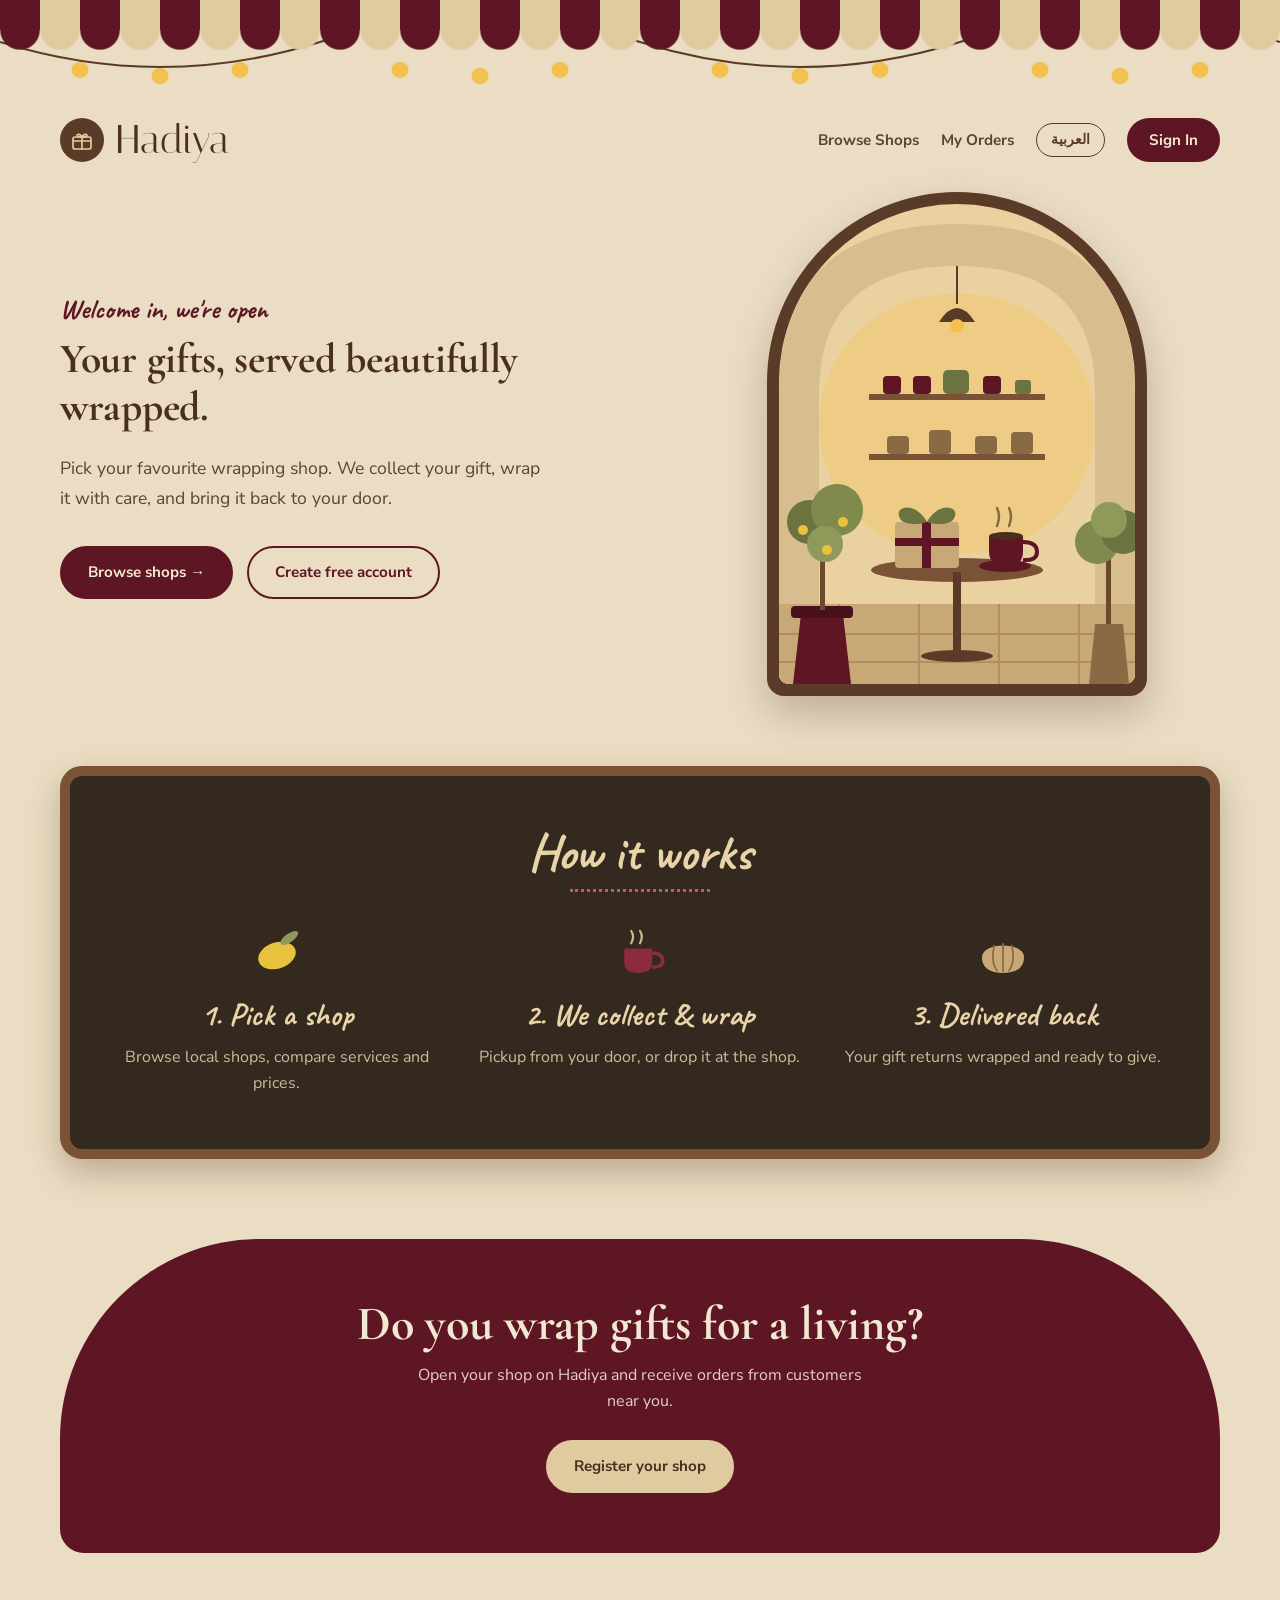
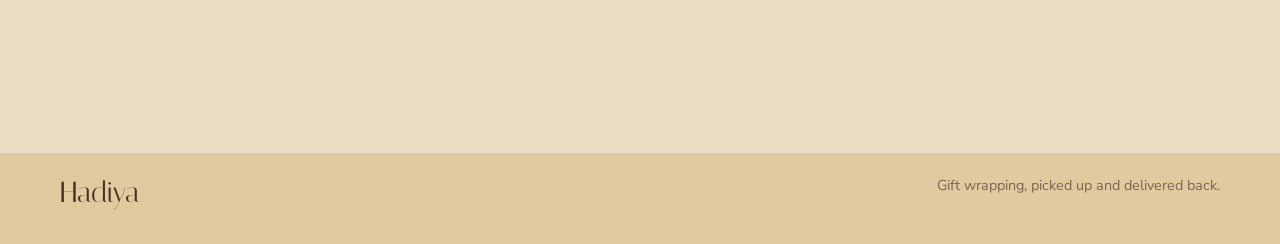
==== commit b3c9d323: "Browse shops button and shop wording on homepage" ====
--- a/index.html
+++ b/index.html
@@ -95,12 +95,12 @@
                 <div class="hero-text">
                     <div class="script" data-en="Welcome in, we're open" data-ar="أهلاً بك، نحن في الخدمة">Welcome in, we're open</div>
                     <h1 data-en="Your gifts, served beautifully wrapped." data-ar="هداياك، تُقدَّم مغلّفة بجمال.">Your gifts, served beautifully wrapped.</h1>
-                    <p data-en="Pick your favourite studio from the menu. We collect your gift, wrap it with care, and bring it back to your door."
+                    <p data-en="Pick your favourite wrapping shop. We collect your gift, wrap it with care, and bring it back to your door."
                        data-ar="اختر متجر التغليف المفضل لديك. نستلم هديتك، ونغلّفها بعناية، ونعيدها إلى باب منزلك.">
-                        Pick your favourite studio from the menu. We collect your gift, wrap it with care, and bring it back to your door.
+                        Pick your favourite wrapping shop. We collect your gift, wrap it with care, and bring it back to your door.
                     </p>
                     <div class="actions">
-                        <a href="shops.html" class="btn" data-en="See the menu →" data-ar="تصفح المتاجر ←">See the menu →</a>
+                        <a href="shops.html" class="btn" data-en="Browse shops →" data-ar="تصفح المتاجر ←">Browse shops →</a>
                         <a href="register.html" class="btn btn-outline" id="registerCta" data-en="Create free account" data-ar="إنشاء حساب مجاني">Create free account</a>
                         <button type="button" class="btn btn-outline" id="installBtn" hidden data-en="Install app" data-ar="تثبيت التطبيق">Install app</button>
                     </div>
@@ -155,13 +155,13 @@
                 <div class="steps">
                     <div class="step">
                         <svg viewBox="0 0 64 64" aria-hidden="true"><ellipse cx="32" cy="36" rx="22" ry="15" fill="#E8C13F" transform="rotate(-18 32 36)"/><ellipse cx="46" cy="16" rx="12" ry="5" fill="#8F9A5A" transform="rotate(-35 46 16)"/></svg>
-                        <span class="script" data-en="1. Pick a studio" data-ar="١. اختر متجراً">1. Pick a studio</span>
+                        <span class="script" data-en="1. Pick a shop" data-ar="١. اختر متجراً">1. Pick a shop</span>
                         <p data-en="Browse local shops, compare services and prices." data-ar="تصفح المتاجر القريبة وقارن الخدمات والأسعار.">Browse local shops, compare services and prices.</p>
                     </div>
                     <div class="step">
                         <svg viewBox="0 0 64 64" aria-hidden="true"><path d="M14 28 H46 V44 Q46 56 30 56 Q14 56 14 44Z" fill="#8C2B3D"/><path d="M46 33 Q58 33 58 42 Q58 50 46 49" fill="none" stroke="#8C2B3D" stroke-width="4"/><path d="M22 22 q4 -8 0 -14 M32 22 q4 -8 0 -14" stroke="#CDBB98" stroke-width="2.5" fill="none" stroke-linecap="round"/></svg>
                         <span class="script" data-en="2. We collect &amp; wrap" data-ar="٢. نستلم ونغلّف">2. We collect &amp; wrap</span>
-                        <p data-en="Pickup from your door, or drop it at the studio." data-ar="نستلم من بابك، أو تسلّمها بنفسك للمتجر.">Pickup from your door, or drop it at the studio.</p>
+                        <p data-en="Pickup from your door, or drop it at the shop." data-ar="نستلم من بابك، أو تسلّمها بنفسك للمتجر.">Pickup from your door, or drop it at the shop.</p>
                     </div>
                     <div class="step">
                         <svg viewBox="0 0 64 64" aria-hidden="true"><path d="M8 38 C8 20 56 20 56 38 C56 52 44 56 32 56 C20 56 8 52 8 38Z" fill="#C9A878"/><path d="M32 22 V55 M22 24 C19 36 20 48 26 54 M42 24 C45 36 44 48 38 54" stroke="#8A6A44" stroke-width="2" fill="none"/></svg>
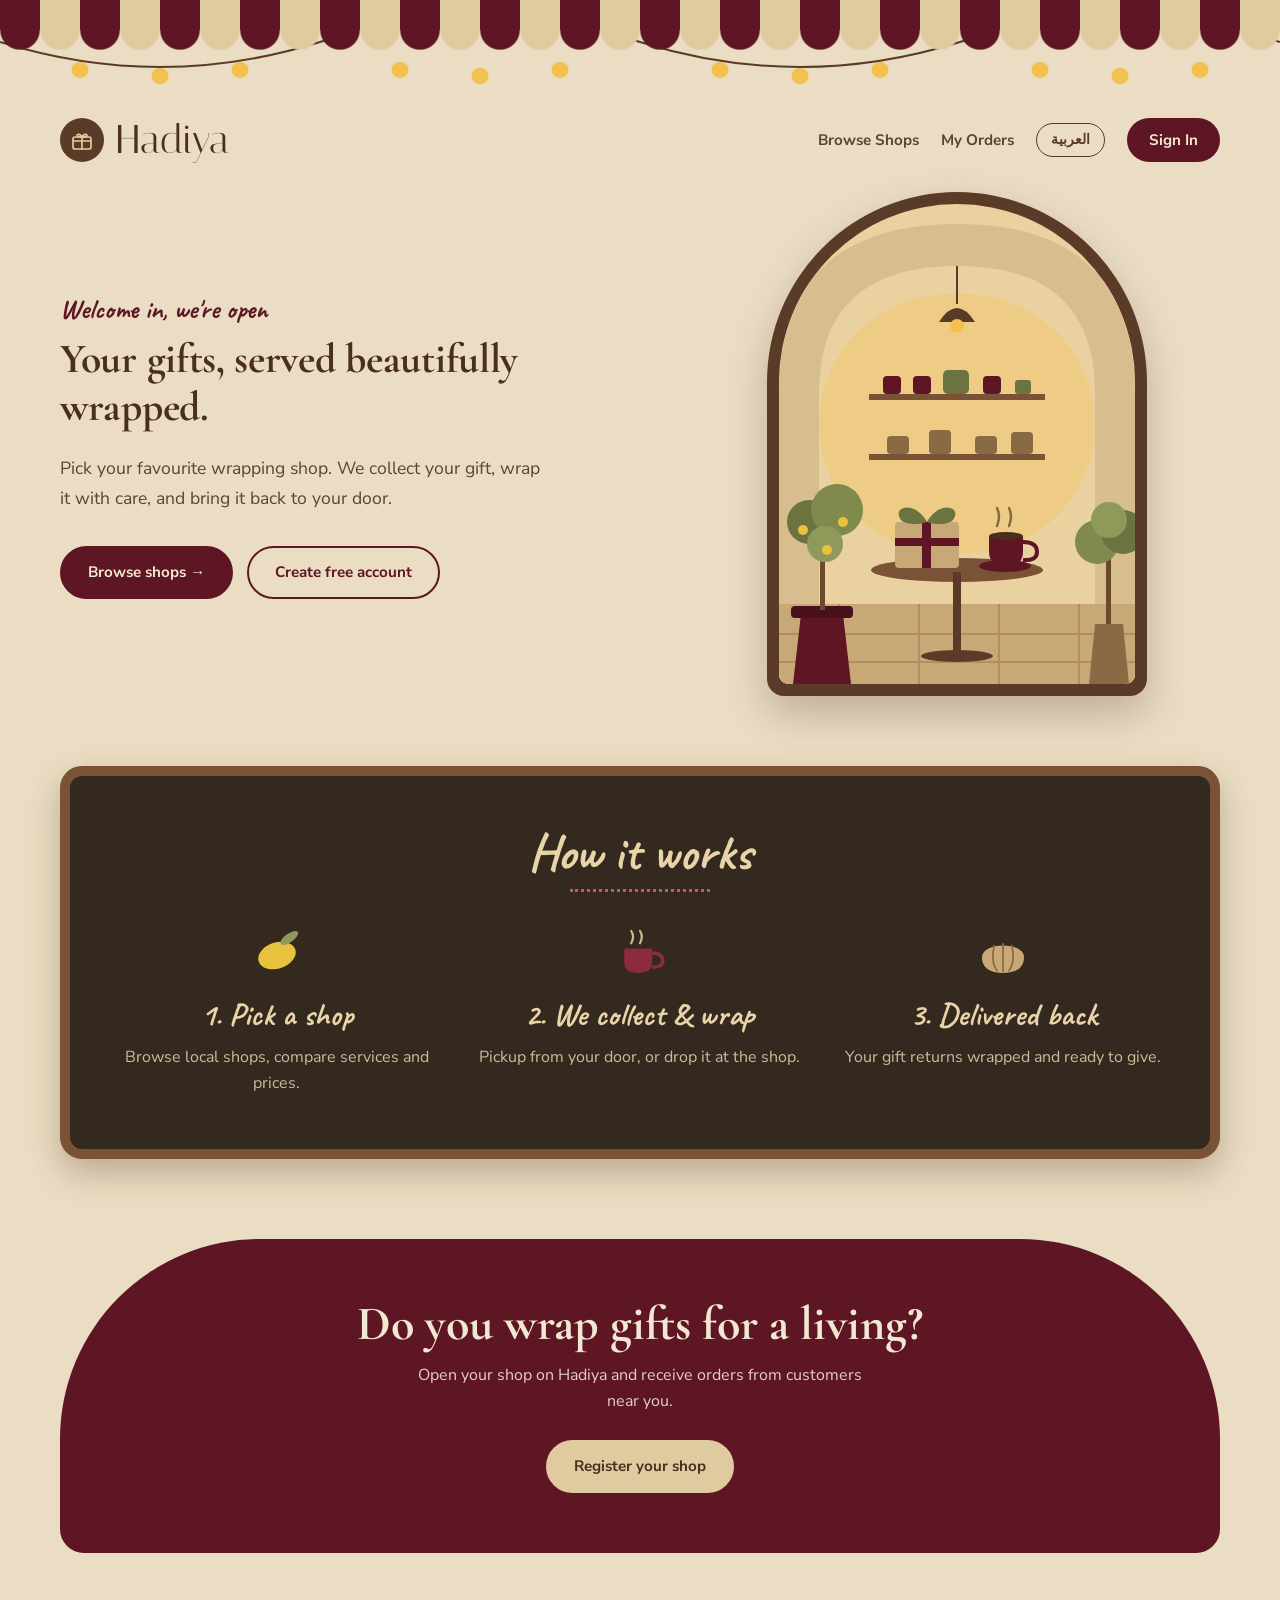
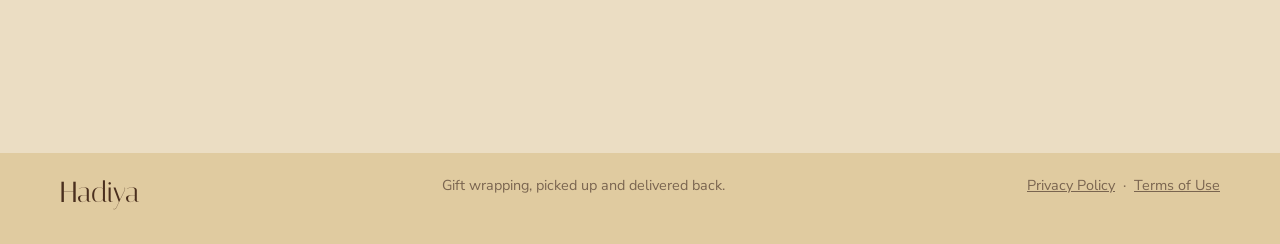
==== commit 59c1686e: "Install help for iPhone, privacy policy and terms" ====
--- a/index.html
+++ b/index.html
@@ -18,6 +18,8 @@
         .hero h1 { margin-top: 6px; font-size: clamp(1.8rem, 3.6vw, 2.6rem); line-height: 1.15; letter-spacing: -0.3px; }
         body.arabic .hero h1 { font-size: clamp(1.7rem, 4.4vw, 2.5rem); line-height: 1.45; }
         .hero p { margin-top: 22px; max-width: 480px; color: var(--ink-2); font-size: 1.1rem; line-height: 1.7; }
+        .ios-hint { margin-top: 16px; max-width: 480px; padding: 12px 14px; border-radius: 12px; background: rgba(94,22,36,.08); font-size: .95rem !important; line-height: 1.6 !important; }
+        .footer-links a { color: inherit; text-decoration: underline; }
         .actions { margin-top: 32px; display: flex; flex-wrap: wrap; gap: 14px; }
         .scene { flex: 1 1 380px; min-width: 0; display: flex; justify-content: center; }
         .scene-frame {
@@ -104,6 +106,8 @@
                         <a href="register.html" class="btn btn-outline" id="registerCta" data-en="Create free account" data-ar="إنشاء حساب مجاني">Create free account</a>
                         <button type="button" class="btn btn-outline" id="installBtn" hidden data-en="Install app" data-ar="تثبيت التطبيق">Install app</button>
                     </div>
+                    <p class="ios-hint" id="iosHint" hidden data-en="To install on iPhone: open this page in Safari, tap the Share button (the square with an arrow), then choose “Add to Home Screen”."
+                       data-ar="للتثبيت على الآيفون: افتح هذه الصفحة في Safari، ثم اضغط زر المشاركة (المربع الذي فيه سهم)، ثم اختر «إضافة إلى الشاشة الرئيسية».">To install on iPhone: open this page in Safari, tap the Share button (the square with an arrow), then choose “Add to Home Screen”.</p>
                 </div>
 
                 <div class="scene">
@@ -184,6 +188,7 @@
         <div class="wrap">
             <span class="brand-name" data-en="Hadiya" data-ar="هدية">Hadiya</span>
             <span data-en="Gift wrapping, picked up and delivered back." data-ar="تغليف الهدايا، نستلمها ونعيدها إليك.">Gift wrapping, picked up and delivered back.</span>
+            <span class="footer-links"><a href="privacy.html" data-en="Privacy Policy" data-ar="سياسة الخصوصية">Privacy Policy</a> &nbsp;·&nbsp; <a href="terms.html" data-en="Terms of Use" data-ar="شروط الاستخدام">Terms of Use</a></span>
         </div>
     </footer>
 
@@ -227,8 +232,15 @@
             deferredPrompt = event;
             installBtn.hidden = false;
         });
+        // iPhone/iPad Safari has no install prompt: show the button and explain the manual steps
+        const isIOS = /iphone|ipad|ipod/i.test(navigator.userAgent) || (navigator.platform === "MacIntel" && navigator.maxTouchPoints > 1);
+        const alreadyInstalled = window.matchMedia("(display-mode: standalone)").matches || navigator.standalone === true;
+        if (isIOS && !alreadyInstalled) installBtn.hidden = false;
         installBtn.addEventListener("click", async () => {
-            if (!deferredPrompt) return;
+            if (!deferredPrompt) {
+                if (isIOS) document.getElementById("iosHint").hidden = false;
+                return;
+            }
             deferredPrompt.prompt();
             await deferredPrompt.userChoice;
             deferredPrompt = null;
